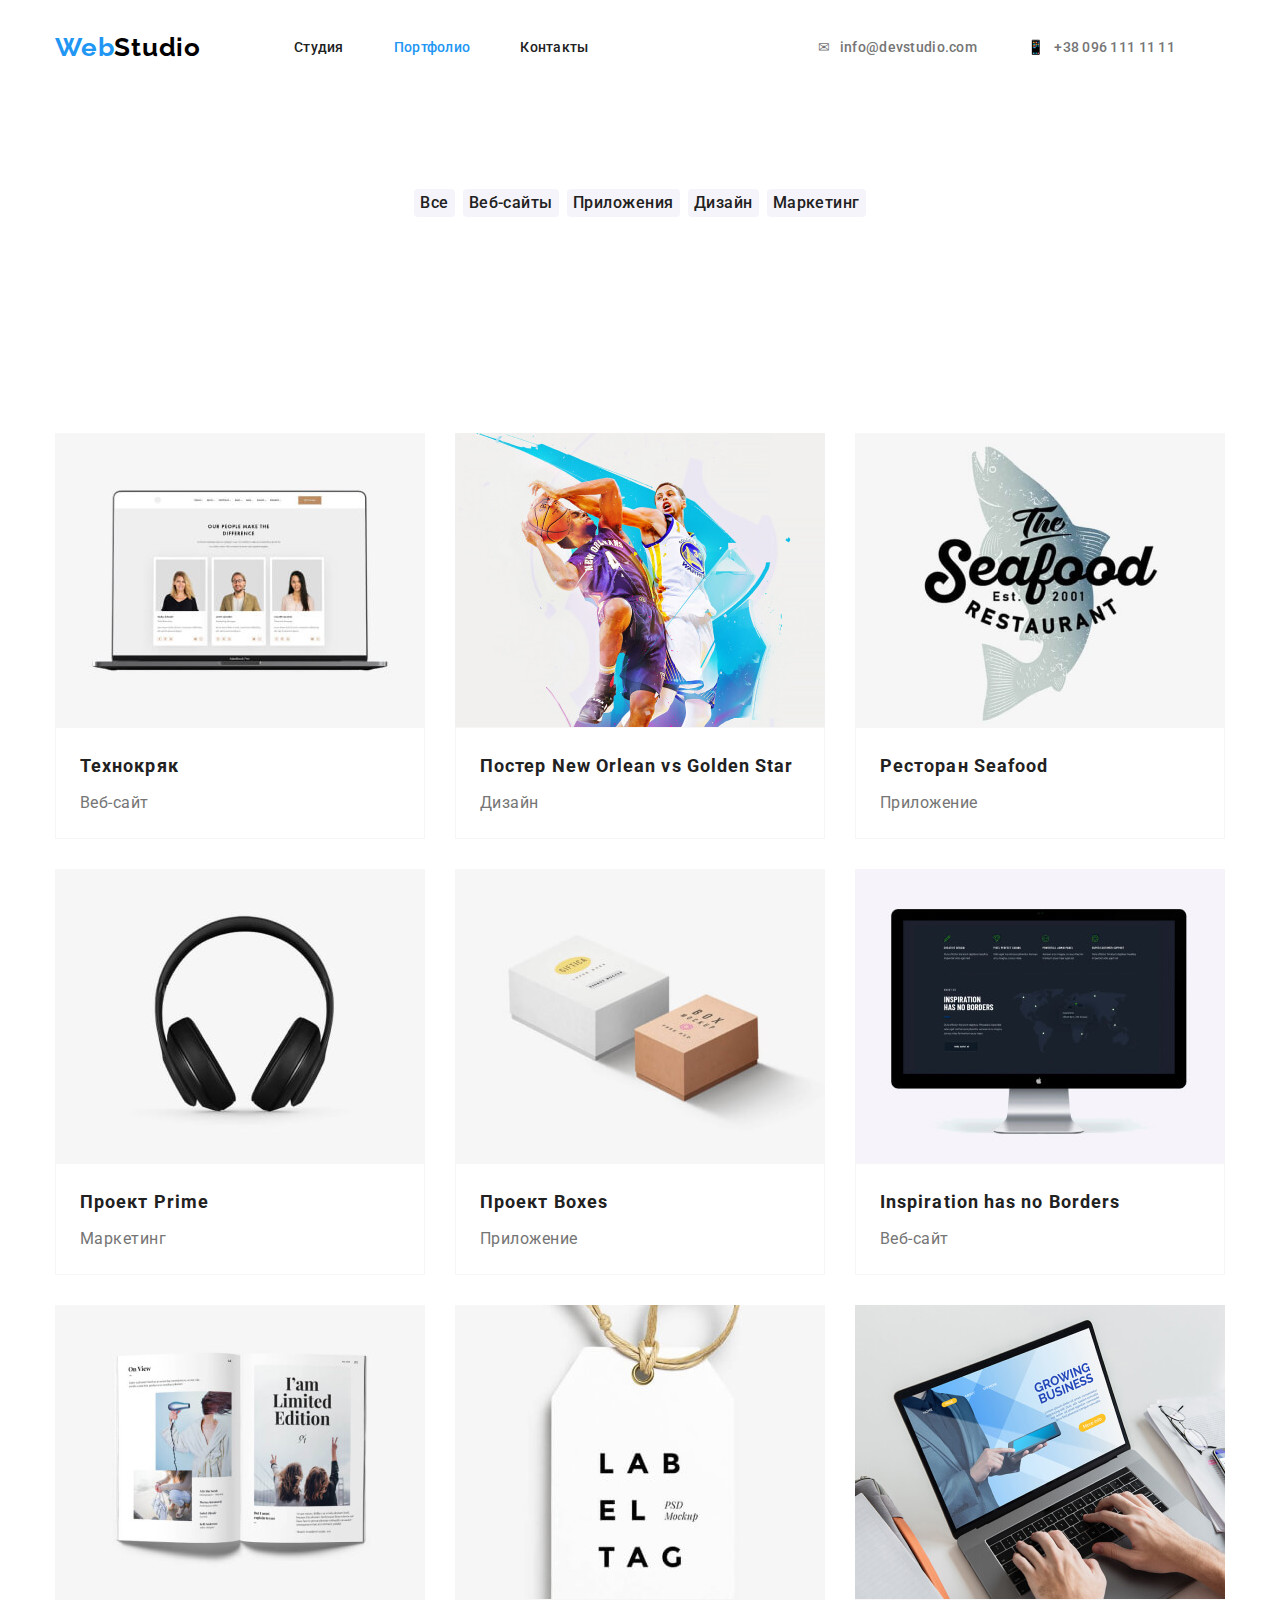
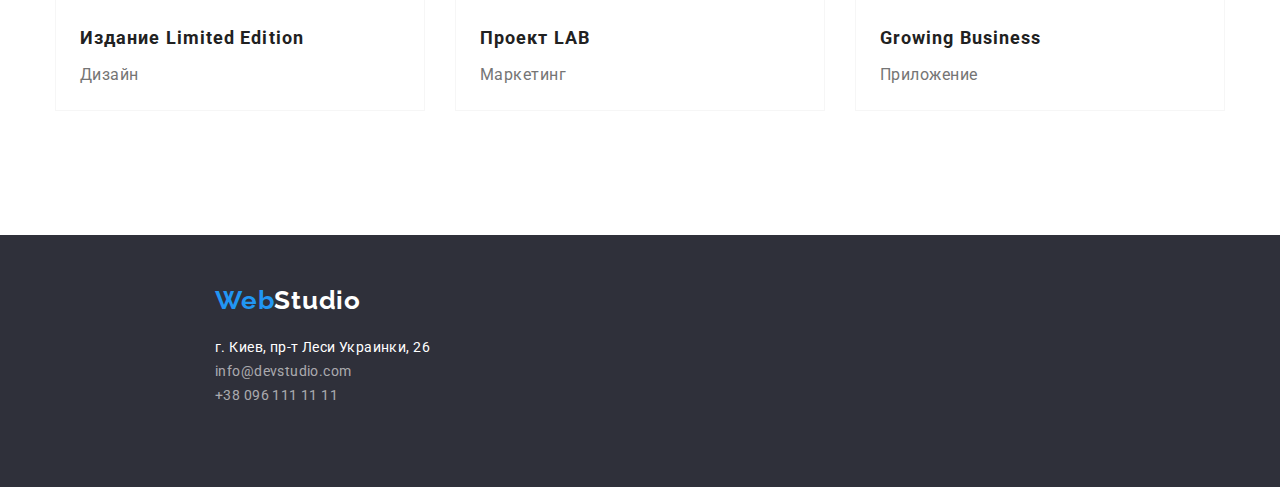
==== portfolio.html @ 0715326d "goit-markup-hw-03" ====
<!DOCTYPE html>
<html lang="ru">

<head>
    <meta charset="UTF-8">
    <meta http-equiv="X-UA-Compatible" content="IE=edge">
    <meta name="viewport" content="width=device-width, initial-scale=1.0">
    <title>goit-portfolio</title>
    <link rel="preconnect" href="https://fonts.googleapis.com">
    <link rel="preconnect" href="https://fonts.gstatic.com" crossorigin>
    <link 
        href="https://fonts.googleapis.com/css2?family=Raleway:wght@700&family=Roboto:wght@400;500;700;900&display=swap" 
        rel="stylesheet"
    />
    <link rel="stylesheet" href="https://cdn.jsdelivr.net/npm/modern-normalize@1.1.0/modern-normalize.min.css">
    <link rel="stylesheet" href="./css/styles.css"/>
</head>

<body>
    <!--Header-->
    <header class="page-header container page-header-container">
        <a class="logotype link" href="logo" lang="en">Web<span class="second-part-logo">Studio</span></a>
        <nav class="page-navigation">
            <ul class="menu list">
                <li class="menu-item">
                    <a class="menu-link link" href="./index.html">Студия</a>
                </li>
                <li class="menu-item">
                    <a class="menu-link link active-portfolio" href="./portfolio.html">Портфолио</a>
                </li>
                <li class="menu-item">
                    <a class="menu-link link" href="">Контакты</a>
                </li>
            </ul>
        </nav>
        <ul class="list contacts-list">
            <li>
                <a class="contact-mail link" href="mailto:info@devstudio.com"> <span class="mail-vector">&#9993;</span>info@devstudio.com</a>
            </li>
            <li>
                <a class="contact-phone-number link" href="tel:+380961111111"><span class="phone-vector">&#128241;</span>+38 096 111 11 11</a>
            </li>
        </ul>
    </header>

    <!--Main_content-->
    <main>

        <!--Top_box-buttons-->
        <section class="container">
            <h2 class="invisible-header">Клавиши быстрого перехода</h2>
            <ul class="part-buttons">
                <li class="list">
                    <button type="button" class="portfolio-buttons">Все</button>
                </li>
                <li class="list">
                    <button type="button" class="portfolio-buttons">Веб-сайты</button>
                </li>
                <li class="list">
                    <button type="button" class="portfolio-buttons">Приложения</button> 
                </li>
                <li class="list">
                    <button type="button" class="portfolio-buttons">Дизайн</button>
                </li>
                <li class="list">
                    <button type="button" class="portfolio-buttons">Маркетинг</button>
                </li>
            </ul>
        </section>

        <!--Exaples_projects-->
        <section class="container">
            <h2 class="what-we-do-portfolio">Чем мы занимаемся</h2>
            <ul class="list list-what-we-do-portfolio">
                <li class="what-we-do-portfolio-list">
                    <img src="./images-portfolio/img1.jpg" alt="website-on-laptop" width="370" height="294">
                    <div class="projects-info-block">
                        <h3 class="inform-title-portfolio">Технокряк</h3>
                        <p class="description-portfolio">Веб-сайт</p>
                    </div>
                </li>   
                <li>
                    <img src="./images-portfolio/img2.jpg" alt="poster" width="370" height="294">
                    <div class="projects-info-block">
                        <h3 class="inform-title-portfolio">Постер <span lang="en">New Orlean vs Golden Star</span></h3>
                        <p class="description-portfolio">Дизайн</p>
                    </div>
                </li>
                <li>
                    <img src="./images-portfolio/img3.jpg" alt="restaurant-logo" width="370" height="294">
                    <div class="projects-info-block">
                        <h3 class="inform-title-portfolio">Ресторан <span lang="en">Seafood</span></h3>
                        <p class="description-portfolio">Приложение</p>
                    </div>
                </li>
                <li>
                    <img src="./images-portfolio/img4.jpg" alt="photo-headphones" width="370" height="294">
                    <div class="projects-info-block">
                        <h3 class="inform-title-portfolio">Проект <span lang="en">Prime</span></h3>
                        <p class="description-portfolio">Маркетинг</p>
                    </div>
                </li>
                <li>
                    <img src="./images-portfolio/img5.jpg" alt="boxes" width="370" height="294">
                    <div class="projects-info-block">
                        <h3 class="inform-title-portfolio">Проект <span lang="en">Boxes</span></h3>
                        <p class="description-portfolio">Приложение</p>
                    </div>
                </li>
                <li>
                    <img src="./images-portfolio/img6.jpg" alt="website-on-computer" width="370" height="294">
                    <div class="projects-info-block">
                        <h3 class="inform-title-portfolio" lang="en">Inspiration has no Borders</h3>
                        <p class="description-portfolio">Веб-сайт</p>
                    </div>
                </li>
                <li>
                    <img src="./images-portfolio/img7.jpg" alt="book" width="370" height="294">
                    <div class="projects-info-block">
                        <h3 class="inform-title-portfolio">Издание <span lang="en">Limited Edition</span></h3>
                        <p class="description-portfolio">Дизайн</p>
                    </div>
                </li>
                <li>
                    <img src="./images-portfolio/img8.jpg" alt="tag" width="370" height="294">
                    <div class="projects-info-block">
                        <h3 class="inform-title-portfolio">Проект <span lang="en">LAB</span></h3>
                        <p class="description-portfolio">Маркетинг</p>
                    </div>
                </li>
                <li>
                    <img src="./images-portfolio/img9.jpg" alt="work-on-laptop" width="370" height="294">
                    <div class="projects-info-block">
                        <h3 class="inform-title-portfolio" lang="en">Growing Business</h3>
                        <p class="description-portfolio">Приложение</p>
                    </div>
                </li>
            </ul>
        </section>     
    </main>

    <!--Footer-->
    <footer class="footer">
        <a class="logotype link" href="logo" lang="en">Web<span class="second-part-logo-footer">Studio</span></a>
        <address class="adress-footer">
            <ul class="list">
                <li>
                    <a class="company-adress-link link" href="https://goo.gl/maps/UaDpQJsmYQLNW6bbA" target="_blank"
                        rel="noopener noreferrer">г. Киев, пр-т Леси Украинки, 26</a>
                </li>
                <li>
                    <a class="footer-mail-link link" href="mailto:info@devstudio.com">info@devstudio.com</a>
                </li>
                <li>
                    <a class="footer-phone-link link" href="tel:+380961111111">+38 096 111 11 11</a>
                </li>
            </ul>
        </address>
    </footer>
</body>

</html>
---- css/styles.css ----
h1,
h2,
h3,
h4,
p {
    margin-top: 0;
    margin-bottom: 0;
}

ul,
ol {
    margin-top: 0;
    margin-bottom: 0;
    padding-left: 0;
}

img {
    display: block;
}

button {
    cursor: pointer;
}

address {
    font-size: normal;
}

.section {
    padding-top: 94px;
    padding-bottom: 94px;
}

.subtitle {
    margin-bottom: 10px;
}

.invisible-header {
    position: absolute;
    width: 1px;
    height: 1px;
    margin: -1px;
    border: 0;
    padding: 0;
    white-space: nowrap;
    clip-path: inset(100%);
    clip: rect(0 0 0 0);
    overflow: hidden;
}

.our-team-info-block {
    padding-top: 30px;
    text-align: center;
}

.characteristic-list {
    display: flex;
    column-gap: 30px;
}

.list-we-do {
    display: flex;
    flex-wrap: wrap;
    column-gap: 30px;
    margin-top: 50px;
    list-style: none;
    margin: 0;
    padding-left: 0;
}

.list-our-team {
    display: flex;
    flex-wrap: wrap;
    column-gap: 30px;
    margin-top: 50px;
    list-style: none;
    margin: 0;
    padding-left: 0;
}

.list-what-we-do-portfolio {
    display: flex;
    flex-wrap: wrap;
    column-gap: 30px;
    margin-top: 50px;
    list-style: none;
    margin: 0;
    padding-left: 0;
}

.projects-info-block {
    padding-top: 20px;
    text-align: left;
    padding-left: 24px;
    padding-bottom: 20px;
    margin-bottom: 30px;
    border: 0.5px solid #F6F6F6;
}

.what-we-do-cards {
    flex-basis: calc((100% - 60px) / 3);
    margin-top: 50px;
}

.our-team-cards {
    flex-basis: calc((100% - 90px) / 4);
    margin-top: 50px;
}

.what-we-do-portfolio-list {
    flex-basis: ((100% - 60px) / 3);
}


.container {
    width: 1200px;
    margin-left: auto;
    margin-right: auto;
    padding-left: 15px;
    padding-right: 15px;
    padding-top: 94px;
    padding-bottom: 94px;
}

.page-header-container {
    display: flex;
    align-items: center;
    padding-top: 32px;
    padding-bottom: 32px;
}

.logotype {
    margin-right: 93px;
}

.menu-item:not(:last-child) {
    margin-right: 50px;
}

.menu,
.contacts-list {
    display: flex;
    align-items: center;
    margin-left: auto;
}

.list {
    list-style: none;
}

.link {
    text-decoration: none;
}

.list {
    list-style: none;
}

.link {
    text-decoration: none;
}

body {
    font-family: 'Roboto', sans-serif;
}

/* ========= COMPONENTS  ========= */
.modal-buttom {
    padding-top: 10px;
    padding-bottom: 10px;
    padding-left: 32px;
    padding-right: 32px;
    font-weight: 700;
    font-size: 16px;
    line-height: 1.88;
    letter-spacing: 0.06em;
    cursor: pointer;
    font-family: inherit;
    background-color: #2196F3;
    color: #FFFFFF;
}

.modal-buttom:hover,
.modal-buttom:focus {
    background-color: #188CE8;
}

.inform-title-qualities {
    font-weight: 700;
    font-size: 14px;
    line-height: 1.14;
    letter-spacing: 0.03em;
    text-transform: uppercase;
    color: #212121;
}

.inform-title {
    font-weight: 500;
    font-size: 16px;
    line-height: 19px;
    letter-spacing: 0.03em;
    color: #212121;
    margin-bottom: 10px;
}

.inform-title-portfolio {
    font-weight: 700;
    font-size: 18px;
    line-height: 2;
    letter-spacing: 0.06em;
    color: #212121;
    margin-bottom: 4px;
}

.description {
    font-size: 14px;
    line-height: 1.71;
    letter-spacing: 0.03em;
    color: #757575;
}

.description-portfolio {
    line-height: 1.88;
    letter-spacing: 0.03em;
    color: #757575;
}

.description-team {
    line-height: 1.19;
    letter-spacing: 0.03em;
    color: #757575;
}

.logotype {
    font-family: 'Raleway';
    font-weight: 700;
    font-size: 26px;
    line-height: 31px;
    letter-spacing: 0.03em;
    color: #2196F3;
}

/* ========= /COMPONENTS ========= */


/* ========== HEADER =========== */

.phone-vector,
.mail-vector {
    left: 65.75%;
    right: 33.25%;
    top: 1.81%;
    bottom: 97.55%;
    color: #757575;
    margin-right: 10px;
    margin-top: 34px;
    margin-bottom: 34px;
}

.second-part-logo {
    font-family: 'Raleway';
    font-weight: 700;
    font-size: 26px;
    line-height: 1.19;
    letter-spacing: 0.03em;
    color: #000000;
}

.menu-link {
    font-weight: 500;
    font-size: 14px;
    line-height: 1.14;
    letter-spacing: 0.02em;
    color: #212121;
}

.menu-link:hover,
.menu-link:focus {
    color: #2196F3;
}

.contact-mail,
.contact-phone-number {
    font-weight: 500;
    font-size: 14px;
    line-height: 1.14;
    letter-spacing: 0.02em;
    color: #757575;
    margin-right: 50px;
}

.contact-mail:hover,
.contact-mail:focus,
.contact-phone-number:hover,
.contact-phone-number:focus {
    color: #2196F3;
}

.active-portfolio,
.active-studia {
    color: #2196F3;
}

.part-buttons {
    display: flex;
    justify-content: center;
    column-gap: 8px;
    margin-top: 94px;
    list-style: none;
    margin: 0;
    padding-left: 0;
    border: none;
}

/* ========== /HEADER =========== */

/* =========== HERO ============ */

.portfolio-buttons {
    font-weight: 500;
    font-size: 16px;
    line-height: 1.63;
    text-align: center;
    letter-spacing: 0.03em;
    font-family: inherit;
    color: #212121;
    background-color: #F5F4FA;
    border-radius: 4px;
    border: none;
}

.portfolio-buttons:hover,
.portfolio-buttons:focus {
    font-weight: 500;
    font-size: 16px;
    line-height: 26px;
    text-align: center;
    letter-spacing: 0.03em;
    background-color: #2196F3;
    box-shadow: 0px 3px 1px rgba(0, 0, 0, 0.1), 0px 1px 2px rgba(0, 0, 0, 0.08), 0px 2px 2px rgba(0, 0, 0, 0.12);
    border-radius: 4px;;
    color: #FFFFFF;
}

.hero {
    width: 1600px;
    height: 600px;
    left: 0px;
    top: 80px;
    background: #2F303A;
    align-items: center;
}

.main-title {
    font-weight: 900;
    font-size: 44px;
    line-height: 1.36;
    text-align: center;
    letter-spacing: 0.06em;
    text-transform: uppercase;
    color: #FFFFFF;
    padding-top: 200px;
}

.button-order-service {
    display: flex;
    justify-content: center;
    margin-top: 30px;
}
/* ========== /HERO ========== */

/* ==========MAIN============= */


.what-we-do, 
.our-team {
    font-weight: 700;
    font-size: 36px;
    line-height: 42px;
    text-align: center;
    letter-spacing: 0.03em;
    color: #212121;
}



/* =========FOOTER========= */
.footer {
    background-color: #2F303A;
    width: 1600px;
    height: 252px;
    left: 0px;
    top: 2094px;
    display: block;
    padding-top: 50px;
    padding-bottom: 10px;
    padding-left: 215px;
}

.adress-footer {
    margin-top: 20px;
}

.second-part-logo-footer {
    font-family: 'Raleway';
    font-weight: 700;
    font-size: 26px;
    line-height: 1.19;
    letter-spacing: 0.03em;
    color: #FFFFFF;
}

.company-adress-link {
    font-style: normal;
    font-size: 14px;
    line-height: 1.71;
    letter-spacing: 0.03em;
    color: #FFFFFF;
}

.footer-mail-link,
.footer-phone-link {
    font-style: normal;
    font-size: 14px;
    line-height: 1.71;
    letter-spacing: 0.03em;
    color: rgba(255, 255, 255, 0.6);
}

.what-we-do-portfolio {
    color: #FFFFFF;
}
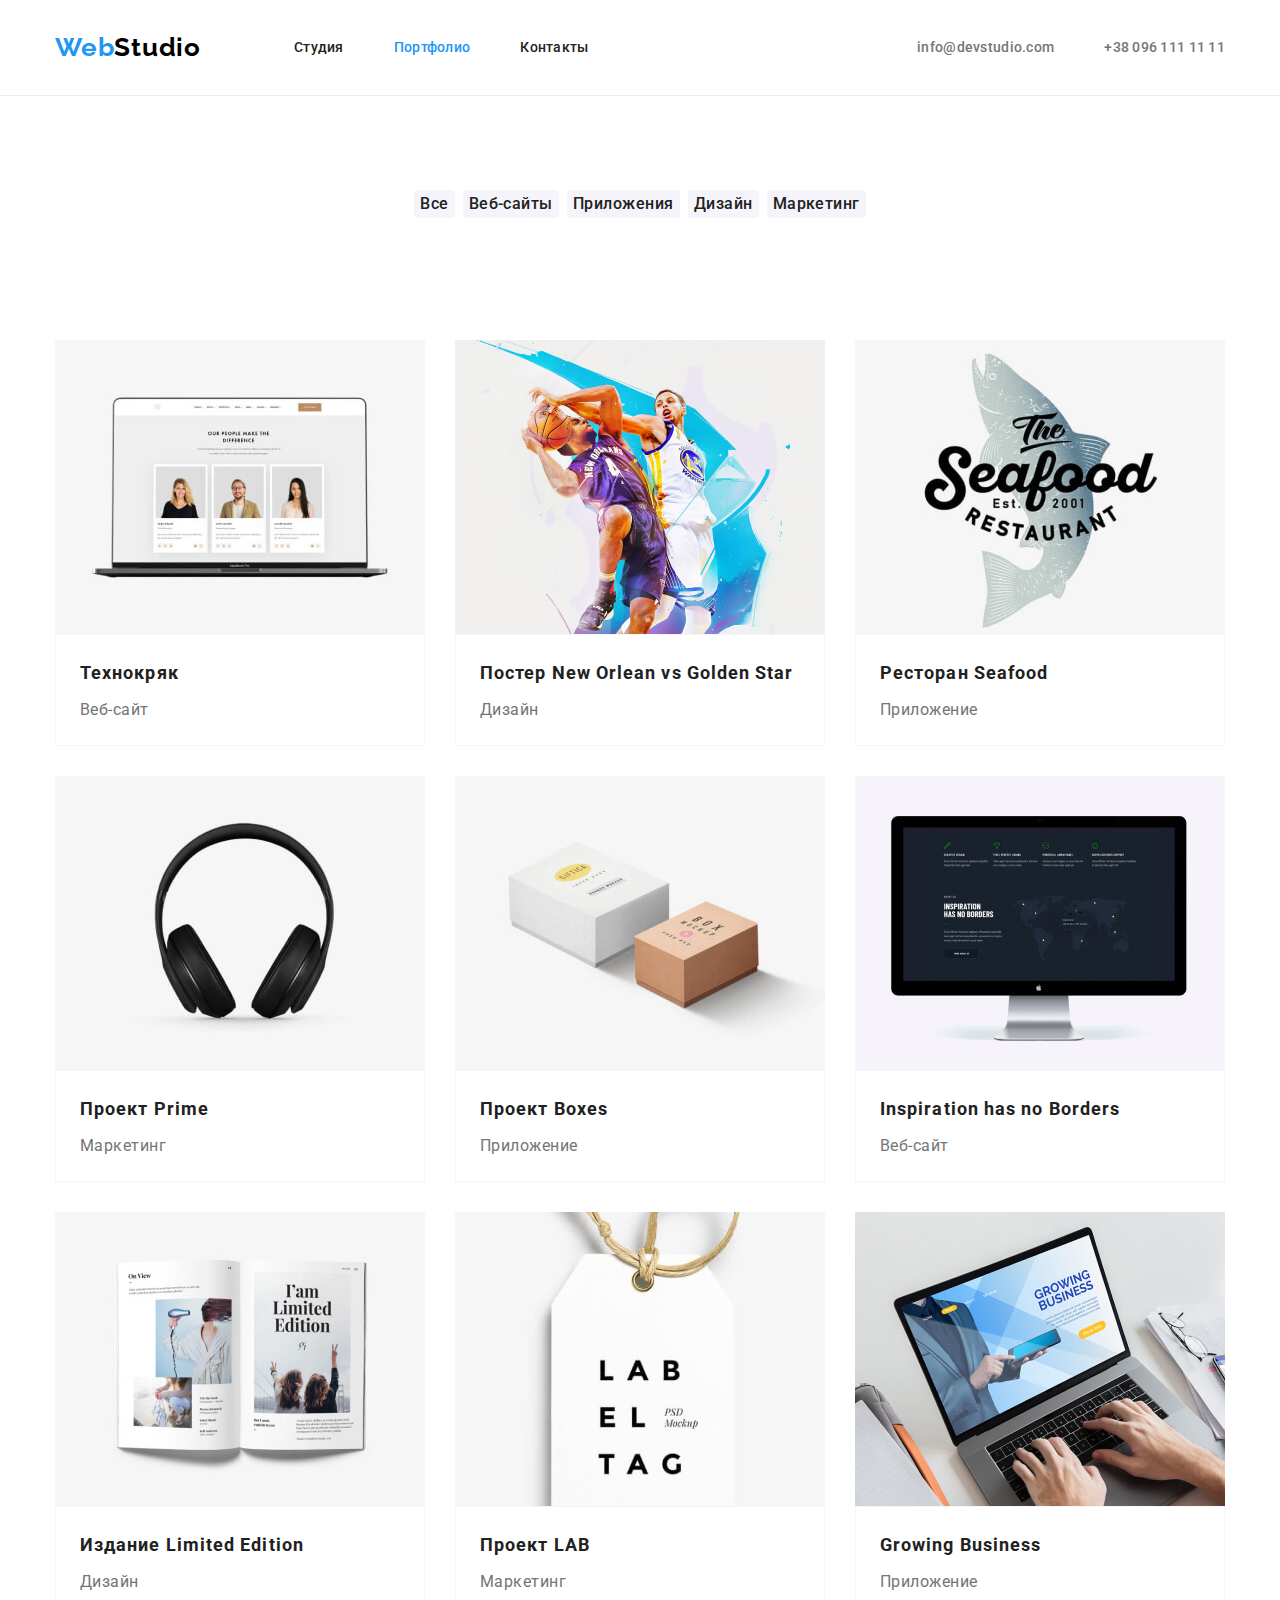
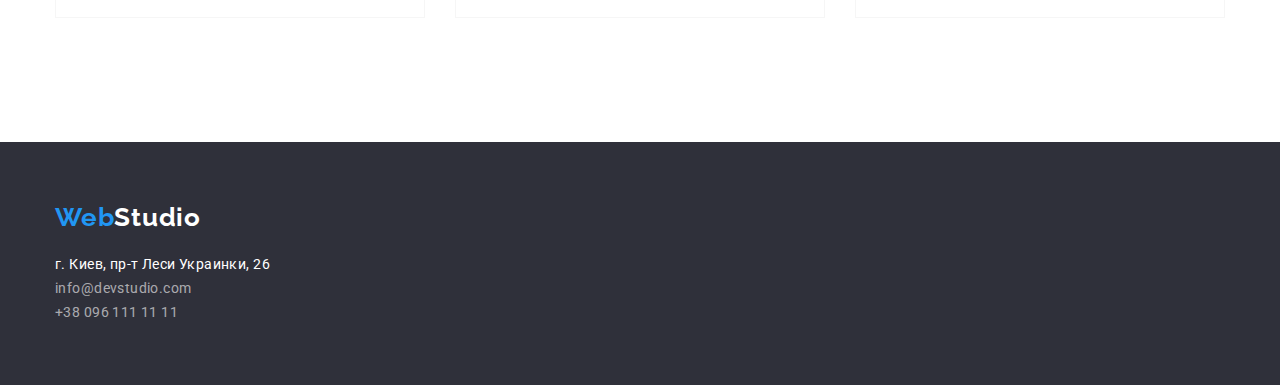
==== commit 6293e12e: "fixed_mistakes" ====
--- a/portfolio.html
+++ b/portfolio.html
@@ -18,144 +18,152 @@
 
 <body>
     <!--Header-->
-    <header class="page-header container page-header-container">
-        <a class="logotype link" href="logo" lang="en">Web<span class="second-part-logo">Studio</span></a>
-        <nav class="page-navigation">
-            <ul class="menu list">
-                <li class="menu-item">
-                    <a class="menu-link link" href="./index.html">Студия</a>
+    <header class="page-header page-header-container">
+        <div class="container header-container">
+            <a class="logotype link" href="logo" lang="en">Web<span class="second-part-logo">Studio</span></a>
+            <nav class="page-navigation">
+                <ul class="menu list">
+                    <li class="menu-item">
+                        <a class="menu-link link" href="./index.html">Студия</a>
+                    </li>
+                    <li class="menu-item">
+                        <a class="menu-link link active-portfolio" href="./portfolio.html">Портфолио</a>
+                    </li>
+                    <li class="menu-item">
+                        <a class="menu-link link" href="">Контакты</a>
+                    </li>
+                </ul>
+            </nav>
+            <ul class="list contacts-list">
+                <li class="contacts-list-mail">
+                    <a class="contact-mail link" href="mailto:info@devstudio.com">info@devstudio.com</a>
                 </li>
-                <li class="menu-item">
-                    <a class="menu-link link active-portfolio" href="./portfolio.html">Портфолио</a>
-                </li>
-                <li class="menu-item">
-                    <a class="menu-link link" href="">Контакты</a>
+                <li>
+                    <a class="contact-phone-number link" href="tel:+380961111111">+38 096 111 11 11</a>
                 </li>
             </ul>
-        </nav>
-        <ul class="list contacts-list">
-            <li>
-                <a class="contact-mail link" href="mailto:info@devstudio.com"> <span class="mail-vector">&#9993;</span>info@devstudio.com</a>
-            </li>
-            <li>
-                <a class="contact-phone-number link" href="tel:+380961111111"><span class="phone-vector">&#128241;</span>+38 096 111 11 11</a>
-            </li>
-        </ul>
+        </div>
     </header>
 
     <!--Main_content-->
     <main>
 
         <!--Top_box-buttons-->
-        <section class="container">
-            <h2 class="invisible-header">Клавиши быстрого перехода</h2>
-            <ul class="part-buttons">
-                <li class="list">
-                    <button type="button" class="portfolio-buttons">Все</button>
-                </li>
-                <li class="list">
-                    <button type="button" class="portfolio-buttons">Веб-сайты</button>
-                </li>
-                <li class="list">
-                    <button type="button" class="portfolio-buttons">Приложения</button> 
-                </li>
-                <li class="list">
-                    <button type="button" class="portfolio-buttons">Дизайн</button>
-                </li>
-                <li class="list">
-                    <button type="button" class="portfolio-buttons">Маркетинг</button>
-                </li>
-            </ul>
+        <section class="section">
+            <div class="container">
+                <h2 class="invisible-header">Клавиши быстрого перехода</h2>
+                <ul class="part-buttons">
+                    <li class="list">
+                        <button type="button" class="portfolio-buttons">Все</button>
+                    </li>
+                    <li class="list">
+                        <button type="button" class="portfolio-buttons">Веб-сайты</button>
+                    </li>
+                    <li class="list">
+                        <button type="button" class="portfolio-buttons">Приложения</button> 
+                    </li>
+                    <li class="list">
+                        <button type="button" class="portfolio-buttons">Дизайн</button>
+                    </li>
+                    <li class="list">
+                        <button type="button" class="portfolio-buttons">Маркетинг</button>
+                    </li>
+                </ul>
+            </div>
         </section>
 
         <!--Exaples_projects-->
-        <section class="container">
-            <h2 class="what-we-do-portfolio">Чем мы занимаемся</h2>
-            <ul class="list list-what-we-do-portfolio">
-                <li class="what-we-do-portfolio-list">
-                    <img src="./images-portfolio/img1.jpg" alt="website-on-laptop" width="370" height="294">
-                    <div class="projects-info-block">
-                        <h3 class="inform-title-portfolio">Технокряк</h3>
-                        <p class="description-portfolio">Веб-сайт</p>
-                    </div>
-                </li>   
-                <li>
-                    <img src="./images-portfolio/img2.jpg" alt="poster" width="370" height="294">
-                    <div class="projects-info-block">
-                        <h3 class="inform-title-portfolio">Постер <span lang="en">New Orlean vs Golden Star</span></h3>
-                        <p class="description-portfolio">Дизайн</p>
-                    </div>
-                </li>
-                <li>
-                    <img src="./images-portfolio/img3.jpg" alt="restaurant-logo" width="370" height="294">
-                    <div class="projects-info-block">
-                        <h3 class="inform-title-portfolio">Ресторан <span lang="en">Seafood</span></h3>
-                        <p class="description-portfolio">Приложение</p>
-                    </div>
-                </li>
-                <li>
-                    <img src="./images-portfolio/img4.jpg" alt="photo-headphones" width="370" height="294">
-                    <div class="projects-info-block">
-                        <h3 class="inform-title-portfolio">Проект <span lang="en">Prime</span></h3>
-                        <p class="description-portfolio">Маркетинг</p>
-                    </div>
-                </li>
-                <li>
-                    <img src="./images-portfolio/img5.jpg" alt="boxes" width="370" height="294">
-                    <div class="projects-info-block">
-                        <h3 class="inform-title-portfolio">Проект <span lang="en">Boxes</span></h3>
-                        <p class="description-portfolio">Приложение</p>
-                    </div>
-                </li>
-                <li>
-                    <img src="./images-portfolio/img6.jpg" alt="website-on-computer" width="370" height="294">
-                    <div class="projects-info-block">
-                        <h3 class="inform-title-portfolio" lang="en">Inspiration has no Borders</h3>
-                        <p class="description-portfolio">Веб-сайт</p>
-                    </div>
-                </li>
-                <li>
-                    <img src="./images-portfolio/img7.jpg" alt="book" width="370" height="294">
-                    <div class="projects-info-block">
-                        <h3 class="inform-title-portfolio">Издание <span lang="en">Limited Edition</span></h3>
-                        <p class="description-portfolio">Дизайн</p>
-                    </div>
-                </li>
-                <li>
-                    <img src="./images-portfolio/img8.jpg" alt="tag" width="370" height="294">
-                    <div class="projects-info-block">
-                        <h3 class="inform-title-portfolio">Проект <span lang="en">LAB</span></h3>
-                        <p class="description-portfolio">Маркетинг</p>
-                    </div>
-                </li>
-                <li>
-                    <img src="./images-portfolio/img9.jpg" alt="work-on-laptop" width="370" height="294">
-                    <div class="projects-info-block">
-                        <h3 class="inform-title-portfolio" lang="en">Growing Business</h3>
-                        <p class="description-portfolio">Приложение</p>
-                    </div>
-                </li>
-            </ul>
+        <section class="section-exaples-projects">
+            <div class="container">
+                <h2 class="what-we-do-portfolio">Чем мы занимаемся</h2>
+                <ul class="list list-what-we-do-portfolio">
+                    <li class="what-we-do-portfolio-list">
+                        <img src="./images-portfolio/img1.jpg" alt="website-on-laptop" width="370" height="294">
+                        <div class="projects-info-block">
+                            <h3 class="inform-title-portfolio">Технокряк</h3>
+                            <p class="description-portfolio">Веб-сайт</p>
+                        </div>
+                    </li>   
+                    <li>
+                        <img src="./images-portfolio/img2.jpg" alt="poster" width="370" height="294">
+                        <div class="projects-info-block">
+                            <h3 class="inform-title-portfolio">Постер <span lang="en">New Orlean vs Golden Star</span></h3>
+                            <p class="description-portfolio">Дизайн</p>
+                        </div>
+                    </li>
+                    <li>
+                        <img src="./images-portfolio/img3.jpg" alt="restaurant-logo" width="370" height="294">
+                        <div class="projects-info-block">
+                            <h3 class="inform-title-portfolio">Ресторан <span lang="en">Seafood</span></h3>
+                            <p class="description-portfolio">Приложение</p>
+                        </div>
+                    </li>
+                    <li>
+                        <img src="./images-portfolio/img4.jpg" alt="photo-headphones" width="370" height="294">
+                        <div class="projects-info-block">
+                            <h3 class="inform-title-portfolio">Проект <span lang="en">Prime</span></h3>
+                            <p class="description-portfolio">Маркетинг</p>
+                        </div>
+                    </li>
+                    <li>
+                        <img src="./images-portfolio/img5.jpg" alt="boxes" width="370" height="294">
+                        <div class="projects-info-block">
+                            <h3 class="inform-title-portfolio">Проект <span lang="en">Boxes</span></h3>
+                            <p class="description-portfolio">Приложение</p>
+                        </div>
+                    </li>
+                    <li>
+                        <img src="./images-portfolio/img6.jpg" alt="website-on-computer" width="370" height="294">
+                        <div class="projects-info-block">
+                            <h3 class="inform-title-portfolio" lang="en">Inspiration has no Borders</h3>
+                            <p class="description-portfolio">Веб-сайт</p>
+                        </div>
+                    </li>
+                    <li>
+                        <img src="./images-portfolio/img7.jpg" alt="book" width="370" height="294">
+                        <div class="projects-info-block">
+                            <h3 class="inform-title-portfolio">Издание <span lang="en">Limited Edition</span></h3>
+                            <p class="description-portfolio">Дизайн</p>
+                        </div>
+                    </li>
+                    <li>
+                        <img src="./images-portfolio/img8.jpg" alt="tag" width="370" height="294">
+                        <div class="projects-info-block">
+                            <h3 class="inform-title-portfolio">Проект <span lang="en">LAB</span></h3>
+                            <p class="description-portfolio">Маркетинг</p>
+                        </div>
+                    </li>
+                    <li>
+                        <img src="./images-portfolio/img9.jpg" alt="work-on-laptop" width="370" height="294">
+                        <div class="projects-info-block">
+                            <h3 class="inform-title-portfolio" lang="en">Growing Business</h3>
+                            <p class="description-portfolio">Приложение</p>
+                        </div>
+                    </li>
+                </ul>
+            </div>
         </section>     
     </main>
 
     <!--Footer-->
     <footer class="footer">
-        <a class="logotype link" href="logo" lang="en">Web<span class="second-part-logo-footer">Studio</span></a>
-        <address class="adress-footer">
-            <ul class="list">
-                <li>
-                    <a class="company-adress-link link" href="https://goo.gl/maps/UaDpQJsmYQLNW6bbA" target="_blank"
-                        rel="noopener noreferrer">г. Киев, пр-т Леси Украинки, 26</a>
-                </li>
-                <li>
-                    <a class="footer-mail-link link" href="mailto:info@devstudio.com">info@devstudio.com</a>
-                </li>
-                <li>
-                    <a class="footer-phone-link link" href="tel:+380961111111">+38 096 111 11 11</a>
-                </li>
-            </ul>
-        </address>
+        <div class="container">
+            <a class="logotype link" href="logo" lang="en">Web<span class="second-part-logo-footer">Studio</span></a>
+            <address class="adress-footer">
+                <ul class="list">
+                    <li>
+                        <a class="company-adress-link link" href="https://goo.gl/maps/UaDpQJsmYQLNW6bbA" target="_blank"
+                            rel="noopener noreferrer">г. Киев, пр-т Леси Украинки, 26</a>
+                    </li>
+                    <li>
+                        <a class="footer-mail-link link" href="mailto:info@devstudio.com">info@devstudio.com</a>
+                    </li>
+                    <li>
+                        <a class="footer-phone-link link" href="tel:+380961111111">+38 096 111 11 11</a>
+                    </li>
+                </ul>
+            </address>
+        </div>
     </footer>
 </body>
 
--- a/css/styles.css
+++ b/css/styles.css
@@ -51,6 +51,7 @@
 .our-team-info-block {
     padding-top: 30px;
     text-align: center;
+    padding-bottom: 30px;
 }
 
 .characteristic-list {
@@ -99,18 +100,19 @@
 
 .what-we-do-cards {
     flex-basis: calc((100% - 60px) / 3);
-    margin-top: 50px;
 }
 
 .our-team-cards {
     flex-basis: calc((100% - 90px) / 4);
-    margin-top: 50px;
 }
 
 .what-we-do-portfolio-list {
     flex-basis: ((100% - 60px) / 3);
 }
 
+.what-we-do {
+    margin-bottom: 50px;
+}
 
 .container {
     width: 1200px;
@@ -118,19 +120,23 @@
     margin-right: auto;
     padding-left: 15px;
     padding-right: 15px;
-    padding-top: 94px;
-    padding-bottom: 94px;
 }
 
 .page-header-container {
-    display: flex;
-    align-items: center;
+    max-width: 1600px;
+    margin: 0 auto;
     padding-top: 32px;
     padding-bottom: 32px;
-}
-
-.logotype {
-    margin-right: 93px;
+    border-bottom: 1px solid #ECECEC;
+}
+
+.header-container {
+    display: flex;
+    align-items: center;
+}
+
+.company-adress-link:not(:nth-last-child()) {
+    margin-bottom: 9px;
 }
 
 .menu-item:not(:last-child) {
@@ -178,6 +184,8 @@
     font-family: inherit;
     background-color: #2196F3;
     color: #FFFFFF;
+    display: block;
+    margin: 0 auto;
 }
 
 .modal-buttom:hover,
@@ -219,6 +227,23 @@
     color: #757575;
 }
 
+.section-we-do,
+.section-exaples-projects {
+    padding-bottom: 94px;
+}
+
+.section-team {
+    max-width: 1600px;
+    padding-top: 94px;
+    padding-bottom: 94px;
+    background-color: #F5F4FA;
+    margin: 0 auto;
+}
+
+.list-characteristics-columns {
+    width: 270px;
+}
+
 .description-portfolio {
     line-height: 1.88;
     letter-spacing: 0.03em;
@@ -238,6 +263,7 @@
     line-height: 31px;
     letter-spacing: 0.03em;
     color: #2196F3;
+    margin-right: 93px;
 }
 
 /* ========= /COMPONENTS ========= */
@@ -286,6 +312,9 @@
     line-height: 1.14;
     letter-spacing: 0.02em;
     color: #757575;
+}
+
+.contacts-list-mail:not(:last-child) {
     margin-right: 50px;
 }
 
@@ -343,12 +372,12 @@
 }
 
 .hero {
-    width: 1600px;
-    height: 600px;
-    left: 0px;
-    top: 80px;
+    max-width: 1600px;
+    padding-top: 200px;
+    padding-bottom: 200px;
     background: #2F303A;
     align-items: center;
+    margin: 0 auto;
 }
 
 .main-title {
@@ -359,14 +388,10 @@
     letter-spacing: 0.06em;
     text-transform: uppercase;
     color: #FFFFFF;
-    padding-top: 200px;
-}
-
-.button-order-service {
-    display: flex;
-    justify-content: center;
-    margin-top: 30px;
-}
+    width: 696px;
+    margin: 0 auto;
+}
+
 /* ========== /HERO ========== */
 
 /* ==========MAIN============= */
@@ -382,19 +407,18 @@
     color: #212121;
 }
 
-
+.our-team {
+    margin-bottom: 50px;
+}
 
 /* =========FOOTER========= */
 .footer {
-    background-color: #2F303A;
-    width: 1600px;
-    height: 252px;
-    left: 0px;
-    top: 2094px;
-    display: block;
-    padding-top: 50px;
-    padding-bottom: 10px;
-    padding-left: 215px;
+    max-width: 1600px;
+    padding-top: 60px;
+    padding-bottom: 60px;
+    background: #2F303A;
+    align-items: center;
+    margin: 0 auto;
 }
 
 .adress-footer {
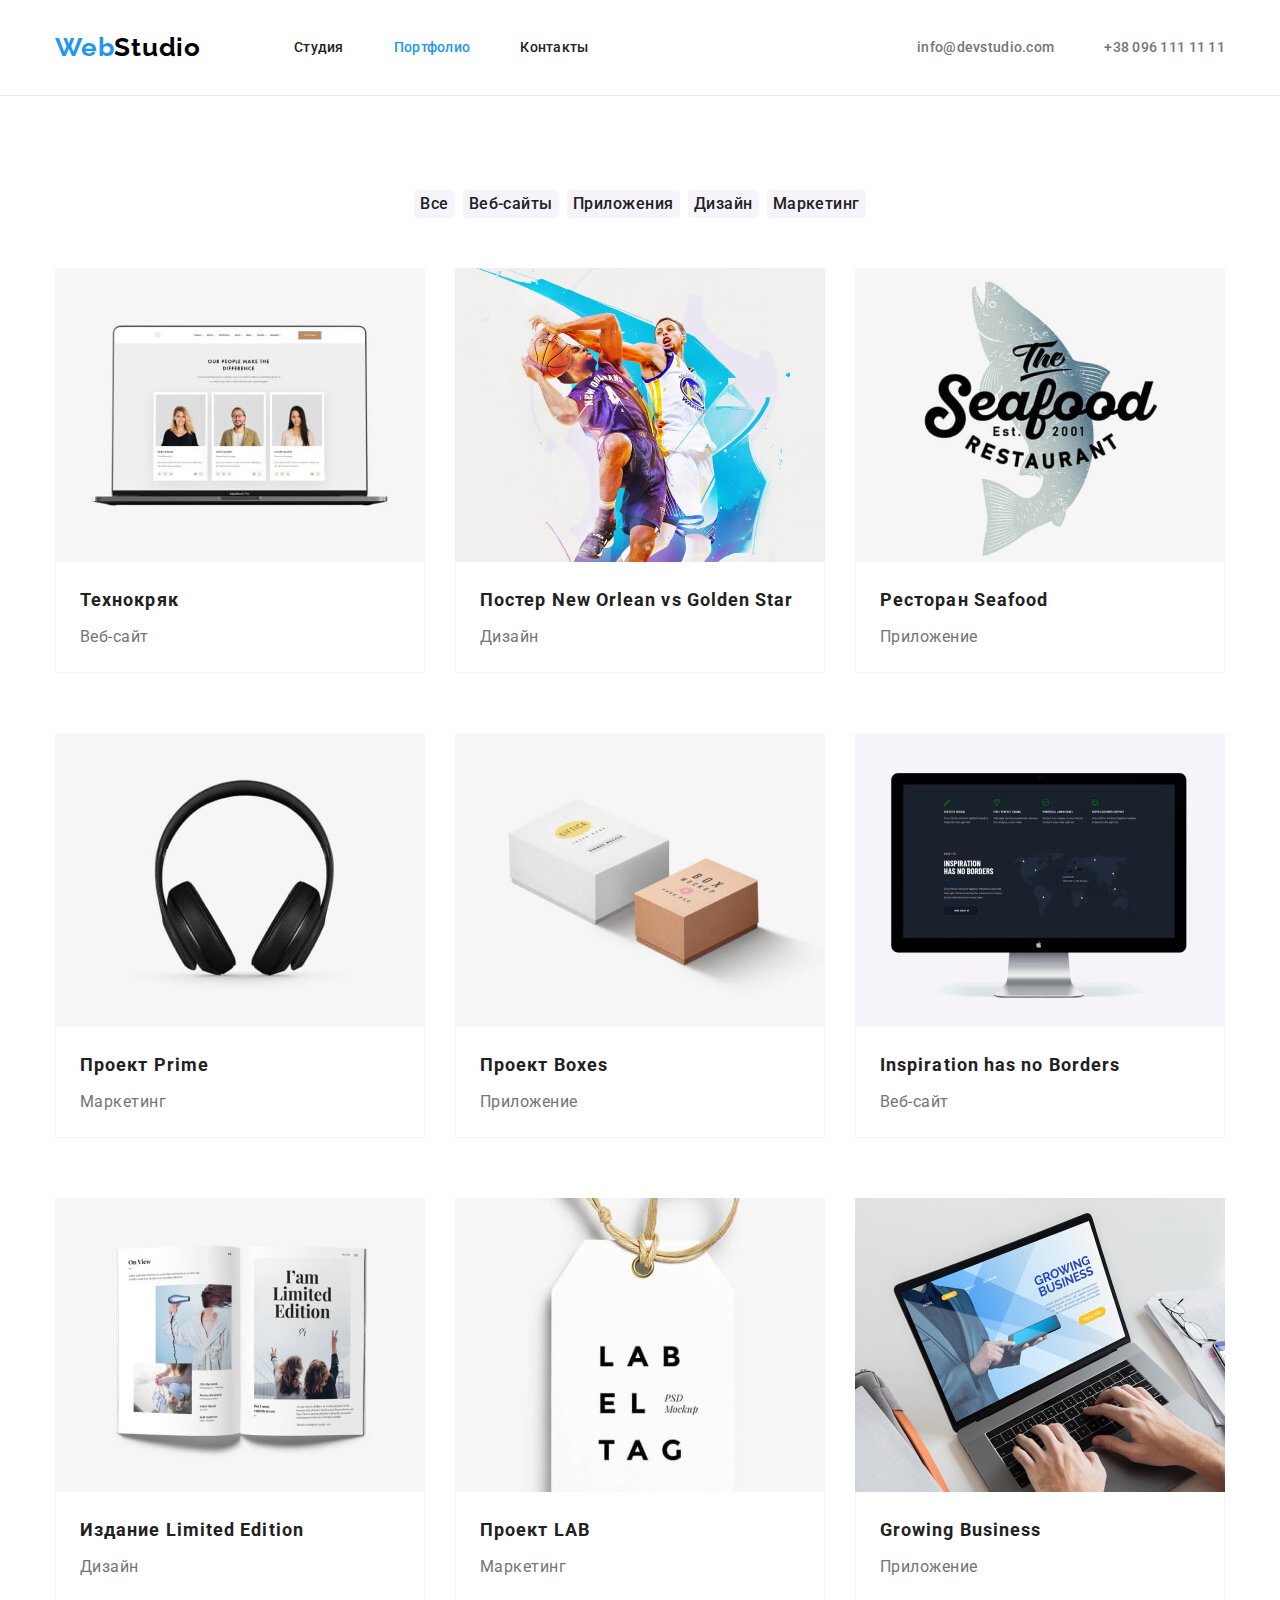
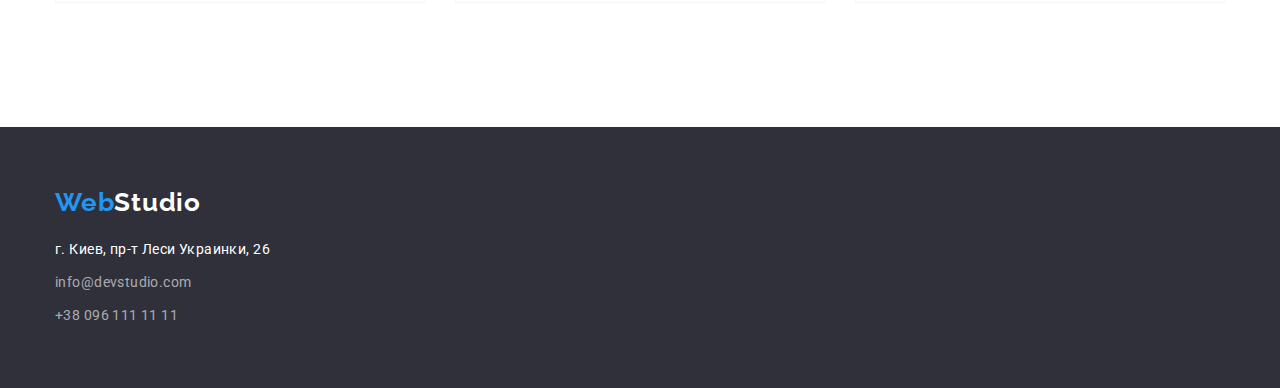
==== commit 3a4161d3: "fixed_mistakes_v2.0" ====
--- a/portfolio.html
+++ b/portfolio.html
@@ -24,7 +24,7 @@
             <nav class="page-navigation">
                 <ul class="menu list">
                     <li class="menu-item">
-                        <a class="menu-link link" href="./index.html">Студия</a>
+                        <a class="menu-link link menu-studia-header" href="./index.html">Студия</a>
                     </li>
                     <li class="menu-item">
                         <a class="menu-link link active-portfolio" href="./portfolio.html">Портфолио</a>
@@ -35,10 +35,10 @@
                 </ul>
             </nav>
             <ul class="list contacts-list">
-                <li class="contacts-list-mail">
+                <li class="contacts-list-mail-phone">
                     <a class="contact-mail link" href="mailto:info@devstudio.com">info@devstudio.com</a>
                 </li>
-                <li>
+                <li class="contacts-list-mail-phone">
                     <a class="contact-phone-number link" href="tel:+380961111111">+38 096 111 11 11</a>
                 </li>
             </ul>
@@ -69,13 +69,8 @@
                         <button type="button" class="portfolio-buttons">Маркетинг</button>
                     </li>
                 </ul>
-            </div>
-        </section>
-
         <!--Exaples_projects-->
-        <section class="section-exaples-projects">
-            <div class="container">
-                <h2 class="what-we-do-portfolio">Чем мы занимаемся</h2>
+                <h2 class="invisible-header">Чем мы занимаемся</h2>
                 <ul class="list list-what-we-do-portfolio">
                     <li class="what-we-do-portfolio-list">
                         <img src="./images-portfolio/img1.jpg" alt="website-on-laptop" width="370" height="294">
@@ -151,14 +146,14 @@
             <a class="logotype link" href="logo" lang="en">Web<span class="second-part-logo-footer">Studio</span></a>
             <address class="adress-footer">
                 <ul class="list">
-                    <li>
+                    <li class="footer-adress-list">
                         <a class="company-adress-link link" href="https://goo.gl/maps/UaDpQJsmYQLNW6bbA" target="_blank"
                             rel="noopener noreferrer">г. Киев, пр-т Леси Украинки, 26</a>
                     </li>
-                    <li>
+                    <li class="footer-adress-list">
                         <a class="footer-mail-link link" href="mailto:info@devstudio.com">info@devstudio.com</a>
                     </li>
-                    <li>
+                    <li class="footer-adress-list">
                         <a class="footer-phone-link link" href="tel:+380961111111">+38 096 111 11 11</a>
                     </li>
                 </ul>
--- a/css/styles.css
+++ b/css/styles.css
@@ -82,7 +82,7 @@
 .list-what-we-do-portfolio {
     display: flex;
     flex-wrap: wrap;
-    column-gap: 30px;
+    gap: 30px;
     margin-top: 50px;
     list-style: none;
     margin: 0;
@@ -93,9 +93,11 @@
     padding-top: 20px;
     text-align: left;
     padding-left: 24px;
+    padding-right: 24px;
     padding-bottom: 20px;
     margin-bottom: 30px;
-    border: 0.5px solid #F6F6F6;
+    border: 1px solid #F6F6F6;
+    border-top: none;
 }
 
 .what-we-do-cards {
@@ -135,12 +137,16 @@
     align-items: center;
 }
 
-.company-adress-link:not(:nth-last-child()) {
+.footer-adress-list:not(:last-child) {
     margin-bottom: 9px;
 }
 
 .menu-item:not(:last-child) {
     margin-right: 50px;
+}
+
+.menu-studia-header {
+    margin-left: 93px;
 }
 
 .menu,
@@ -227,9 +233,8 @@
     color: #757575;
 }
 
-.section-we-do,
-.section-exaples-projects {
-    padding-bottom: 94px;
+.section-we-do {
+    margin-bottom: 94px;
 }
 
 .section-team {
@@ -263,7 +268,6 @@
     line-height: 31px;
     letter-spacing: 0.03em;
     color: #2196F3;
-    margin-right: 93px;
 }
 
 /* ========= /COMPONENTS ========= */
@@ -314,7 +318,7 @@
     color: #757575;
 }
 
-.contacts-list-mail:not(:last-child) {
+.contacts-list-mail-phone:not(:last-child) {
     margin-right: 50px;
 }
 
@@ -339,6 +343,7 @@
     margin: 0;
     padding-left: 0;
     border: none;
+    margin-bottom: 50px;
 }
 
 /* ========== /HEADER =========== */
@@ -392,6 +397,10 @@
     margin: 0 auto;
 }
 
+.main-title {
+    margin-bottom: 30px;
+}
+
 /* ========== /HERO ========== */
 
 /* ==========MAIN============= */
@@ -450,7 +459,3 @@
     letter-spacing: 0.03em;
     color: rgba(255, 255, 255, 0.6);
 }
-
-.what-we-do-portfolio {
-    color: #FFFFFF;
-}